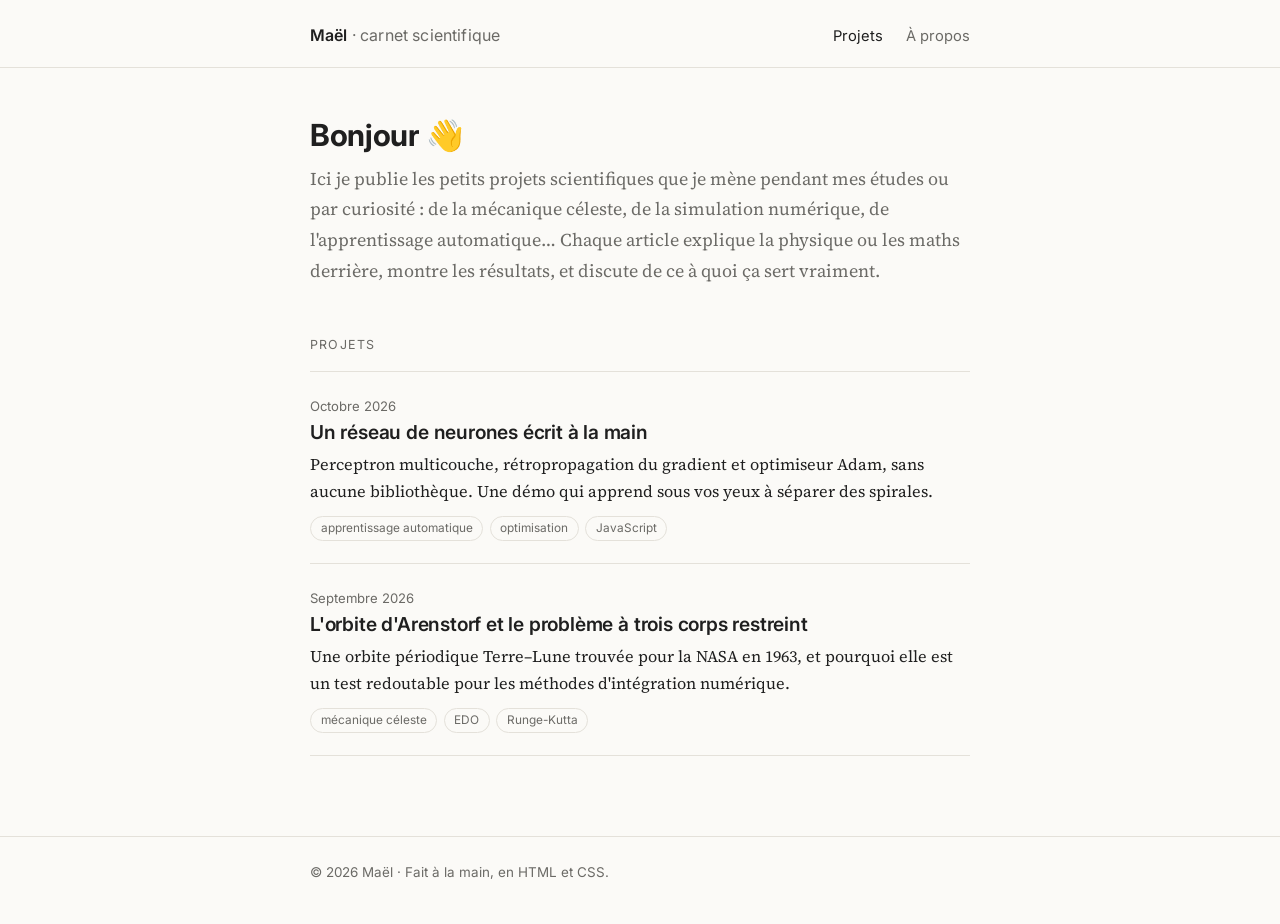
==== index.html @ ba9f436e "Premier commit : carnet scientifique Co-Authored-By: Claude Opus 5.5 <noreply@anthropic.com>" ====
<!doctype html>
<html lang="fr">
<head>
  <meta charset="utf-8">
  <meta name="viewport" content="width=device-width, initial-scale=1">
  <title>Carnet scientifique — Maël</title>
  <meta name="description" content="Mes petits projets scientifiques : mécanique céleste, simulation numérique, apprentissage automatique.">
  <link rel="preconnect" href="https://fonts.googleapis.com">
  <link rel="preconnect" href="https://fonts.gstatic.com" crossorigin>
  <link href="https://fonts.googleapis.com/css2?family=Inter:wght@400;600;700&family=JetBrains+Mono&family=Source+Serif+4:ital,opsz,wght@0,8..60,400;0,8..60,600;1,8..60,400&display=swap" rel="stylesheet">
  <link rel="stylesheet" href="css/style.css">
</head>
<body>

<header class="site-header">
  <div class="wrap">
    <a class="site-title" href="index.html">Maël <span>· carnet scientifique</span></a>
    <nav class="site-nav">
      <a href="index.html" aria-current="page">Projets</a>
      <a href="a-propos.html">À propos</a>
    </nav>
  </div>
</header>

<main class="wrap">
  <section class="intro">
    <h1>Bonjour 👋</h1>
    <p>Ici je publie les petits projets scientifiques que je mène pendant mes études ou par curiosité :
       de la mécanique céleste, de la simulation numérique, de l'apprentissage automatique…
       Chaque article explique la physique ou les maths derrière, montre les résultats,
       et discute de ce à quoi ça sert vraiment.</p>
  </section>

  <p class="section-label">Projets</p>

  <!-- Pour ajouter un projet : copier un <li> ci-dessous, en haut de la liste (le plus récent d'abord). -->
  <ul class="post-list">
    <li>
      <div class="date">Octobre 2026</div>
      <h2><a href="projets/reseau-neurones.html">Un réseau de neurones écrit à la main</a></h2>
      <p>Perceptron multicouche, rétropropagation du gradient et optimiseur Adam, sans aucune bibliothèque.
         Une démo qui apprend sous vos yeux à séparer des spirales.</p>
      <ul class="tags"><li>apprentissage automatique</li><li>optimisation</li><li>JavaScript</li></ul>
    </li>
    <li>
      <div class="date">Septembre 2026</div>
      <h2><a href="projets/orbite-arenstorf.html">L'orbite d'Arenstorf et le problème à trois corps restreint</a></h2>
      <p>Une orbite périodique Terre–Lune trouvée pour la NASA en 1963, et pourquoi elle est un
         test redoutable pour les méthodes d'intégration numérique.</p>
      <ul class="tags"><li>mécanique céleste</li><li>EDO</li><li>Runge-Kutta</li></ul>
    </li>
  </ul>
</main>

<footer class="site-footer">
  <div class="wrap">
    © 2026 Maël · Fait à la main, en HTML et CSS.
  </div>
</footer>

</body>
</html>
---- css/style.css ----
/* ==========================================================
   Carnet scientifique — feuille de style
   Sobre, lisible, clair/sombre automatique.
   ========================================================== */

:root {
  --bg: #fbfaf7;
  --fg: #1f1f1f;
  --muted: #6b6a66;
  --line: #e4e1da;
  --card: #ffffff;
  --code-bg: #f2f0ea;
  --accent: #1d4e89;     /* bleu encre */
  --accent-2: #b5462f;   /* rouge brique */
  --accent-soft: rgba(29, 78, 137, 0.08);

  --serif: "Source Serif 4", Georgia, "Times New Roman", serif;
  --sans: "Inter", system-ui, -apple-system, "Segoe UI", sans-serif;
  --mono: "JetBrains Mono", ui-monospace, Consolas, monospace;

  --measure: 700px;
}

@media (prefers-color-scheme: dark) {
  :root {
    --bg: #16171a;
    --fg: #e6e4df;
    --muted: #9a9890;
    --line: #2d2e33;
    --card: #1d1e22;
    --code-bg: #23252b;
    --accent: #8fb6e8;
    --accent-2: #e98b6f;
    --accent-soft: rgba(143, 182, 232, 0.10);
  }
}

* { box-sizing: border-box; }

html { -webkit-text-size-adjust: 100%; }

body {
  margin: 0;
  background: var(--bg);
  color: var(--fg);
  font-family: var(--serif);
  font-size: 1.125rem;
  line-height: 1.7;
}

.wrap {
  max-width: var(--measure);
  margin: 0 auto;
  padding: 0 20px;
}

a { color: var(--accent); text-decoration-thickness: 1px; text-underline-offset: 3px; }
a:hover { text-decoration-thickness: 2px; }

/* ---------- En-tête ---------- */
.site-header {
  border-bottom: 1px solid var(--line);
  margin-bottom: 3rem;
}
.site-header .wrap {
  display: flex;
  align-items: baseline;
  justify-content: space-between;
  gap: 1rem;
  padding-top: 1.4rem;
  padding-bottom: 1.1rem;
  flex-wrap: wrap;
}
.site-title {
  font-family: var(--sans);
  font-weight: 600;
  font-size: 1rem;
  letter-spacing: 0.01em;
  color: var(--fg);
  text-decoration: none;
}
.site-title span { color: var(--muted); font-weight: 400; }
.site-nav { font-family: var(--sans); font-size: 0.92rem; }
.site-nav a { color: var(--muted); text-decoration: none; margin-left: 1.2rem; }
.site-nav a:first-child { margin-left: 0; }
.site-nav a:hover, .site-nav a[aria-current="page"] { color: var(--fg); }

/* ---------- Typographie ---------- */
h1, h2, h3 {
  font-family: var(--sans);
  line-height: 1.25;
  letter-spacing: -0.01em;
}
h1 { font-size: 2.1rem; font-weight: 700; margin: 0 0 0.6rem; }
h2 { font-size: 1.35rem; font-weight: 600; margin: 2.8rem 0 0.8rem; }
h3 { font-size: 1.08rem; font-weight: 600; margin: 2rem 0 0.5rem; }

p { margin: 0 0 1.1rem; }

code {
  font-family: var(--mono);
  font-size: 0.86em;
  background: var(--code-bg);
  padding: 0.1em 0.35em;
  border-radius: 4px;
}
pre {
  font-family: var(--mono);
  font-size: 0.85rem;
  line-height: 1.55;
  background: var(--code-bg);
  padding: 1rem 1.2rem;
  border-radius: 6px;
  overflow-x: auto;
}
pre code { background: none; padding: 0; font-size: inherit; }

blockquote {
  margin: 1.5rem 0;
  padding: 0.2rem 0 0.2rem 1.2rem;
  border-left: 3px solid var(--line);
  color: var(--muted);
  font-style: italic;
}

hr { border: 0; border-top: 1px solid var(--line); margin: 3rem 0; }

ul, ol { padding-left: 1.4rem; }
li { margin-bottom: 0.35rem; }

/* ---------- Accueil ---------- */
.intro { margin-bottom: 3rem; }
.intro h1 { font-size: 1.9rem; }
.intro p { color: var(--muted); }

.section-label {
  font-family: var(--sans);
  font-size: 0.78rem;
  text-transform: uppercase;
  letter-spacing: 0.1em;
  color: var(--muted);
  margin: 0 0 1rem;
}

.post-list { list-style: none; padding: 0; margin: 0; }
.post-list > li {
  border-top: 1px solid var(--line);
  padding: 1.4rem 0;
  margin: 0;
}
.post-list > li:last-child { border-bottom: 1px solid var(--line); }
.post-list .date {
  font-family: var(--sans);
  font-size: 0.82rem;
  color: var(--muted);
}
.post-list h2 { margin: 0.2rem 0 0.4rem; font-size: 1.2rem; }
.post-list h2 a { color: var(--fg); text-decoration: none; }
.post-list h2 a:hover { color: var(--accent); }
.post-list p { margin: 0 0 0.6rem; font-size: 1.02rem; }

.tags { display: flex; flex-wrap: wrap; gap: 0.4rem; padding: 0; margin: 0; list-style: none; }
.tags li, .tag {
  font-family: var(--sans);
  font-size: 0.74rem;
  color: var(--muted);
  border: 1px solid var(--line);
  border-radius: 999px;
  padding: 0.1rem 0.6rem;
  margin: 0;
}

/* ---------- Article ---------- */
.post-header { margin-bottom: 2.2rem; }
.post-meta {
  font-family: var(--sans);
  font-size: 0.88rem;
  color: var(--muted);
  display: flex;
  flex-wrap: wrap;
  gap: 0.4rem 1rem;
  align-items: center;
}
.lede {
  font-size: 1.2rem;
  color: var(--muted);
  margin: 0 0 1.2rem;
}

.abstract {
  background: var(--accent-soft);
  border-radius: 6px;
  padding: 1rem 1.3rem;
  margin: 2rem 0;
  font-size: 1.02rem;
}
.abstract strong { font-family: var(--sans); font-size: 0.82rem; text-transform: uppercase; letter-spacing: 0.08em; }

.toc {
  font-family: var(--sans);
  font-size: 0.9rem;
  border-left: 2px solid var(--line);
  padding-left: 1rem;
  margin: 2rem 0;
}
.toc ol { margin: 0.3rem 0 0; padding-left: 1.1rem; }
.toc a { color: var(--muted); text-decoration: none; }
.toc a:hover { color: var(--fg); }

.note {
  font-size: 0.98rem;
  border-left: 3px solid var(--accent);
  padding: 0.3rem 0 0.3rem 1rem;
  margin: 1.5rem 0;
}

/* Équations en bloc : défilement si trop larges sur mobile */
.katex-display { overflow-x: auto; overflow-y: hidden; padding: 0.3rem 0; }

/* ---------- Figures ---------- */
figure {
  margin: 2.2rem 0;
  padding: 0;
}
figure canvas, figure img, figure svg {
  display: block;
  width: 100%;
  background: var(--card);
  border: 1px solid var(--line);
  border-radius: 6px;
}
figure img { height: auto; }
figcaption {
  font-family: var(--sans);
  font-size: 0.86rem;
  line-height: 1.5;
  color: var(--muted);
  margin-top: 0.7rem;
}
figcaption b { color: var(--fg); font-weight: 600; }

.controls {
  display: flex;
  flex-wrap: wrap;
  align-items: center;
  gap: 0.6rem 1.2rem;
  font-family: var(--sans);
  font-size: 0.86rem;
  margin-top: 0.7rem;
}
.controls label { display: inline-flex; align-items: center; gap: 0.5rem; color: var(--muted); }
.controls input[type="range"] { width: 160px; accent-color: var(--accent); }
.controls select {
  font: inherit;
  color: var(--fg);
  background: var(--card);
  border: 1px solid var(--line);
  border-radius: 4px;
  padding: 0.2rem 0.4rem;
}
.btn {
  font: inherit;
  font-family: var(--sans);
  font-size: 0.86rem;
  color: var(--fg);
  background: var(--card);
  border: 1px solid var(--line);
  border-radius: 4px;
  padding: 0.3rem 0.8rem;
  cursor: pointer;
}
.btn:hover { border-color: var(--muted); }
.readout {
  font-family: var(--mono);
  font-size: 0.8rem;
  color: var(--muted);
}
.legend { display: inline-flex; align-items: center; gap: 0.4rem; color: var(--muted); }
.legend i { display: inline-block; width: 14px; height: 3px; border-radius: 2px; }

/* ---------- Références ---------- */
.refs { font-size: 0.95rem; }
.refs li { margin-bottom: 0.6rem; }

/* ---------- Pied de page ---------- */
.site-footer {
  border-top: 1px solid var(--line);
  margin-top: 5rem;
  padding: 1.5rem 0 2.5rem;
  font-family: var(--sans);
  font-size: 0.84rem;
  color: var(--muted);
}
.site-footer a { color: var(--muted); }

@media (max-width: 560px) {
  body { font-size: 1.05rem; }
  h1 { font-size: 1.7rem; }
  .site-header { margin-bottom: 2rem; }
}
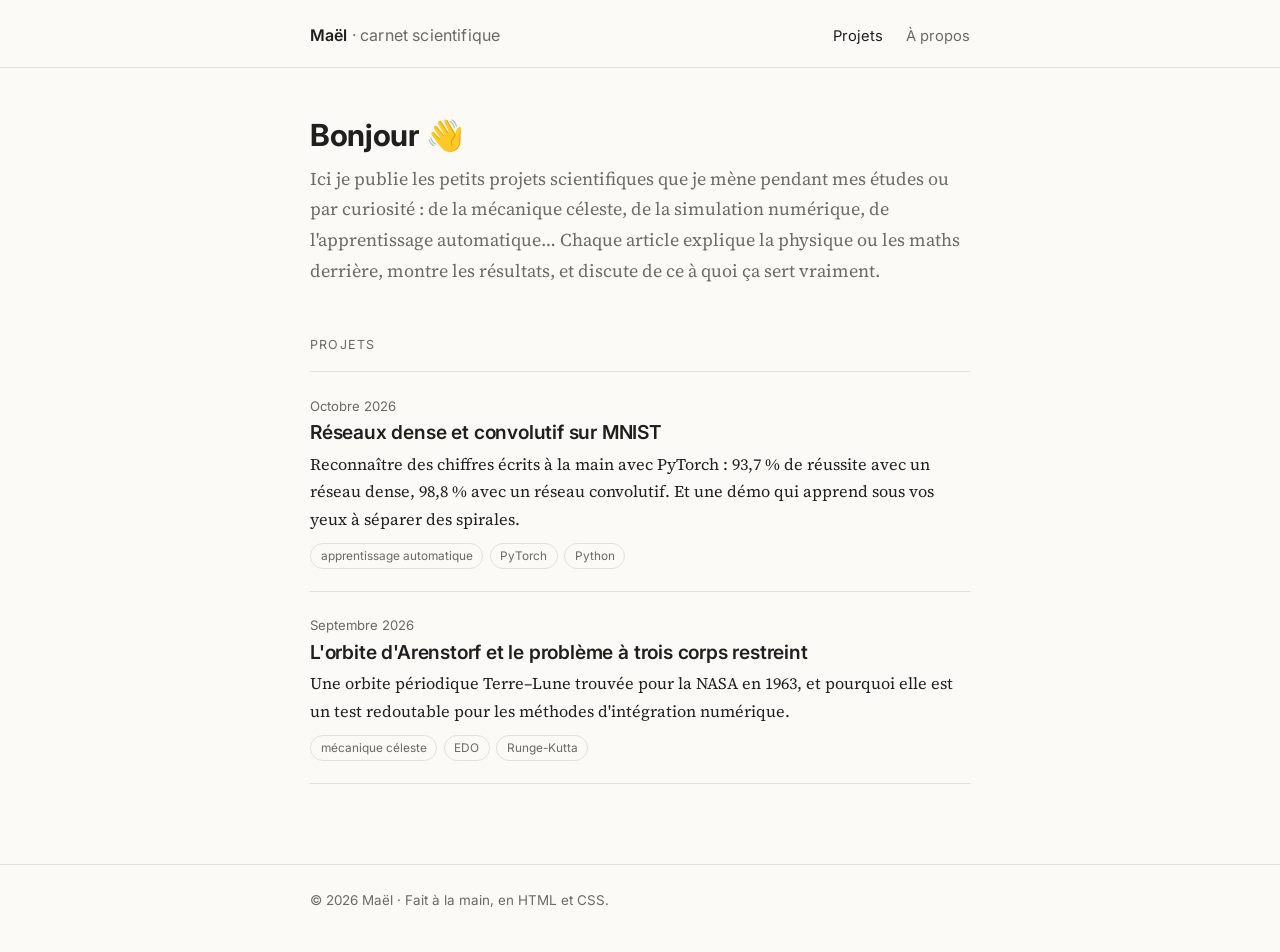
==== commit 342d0553: "Article réseaux de neurones : réécriture, CNN et démo MNIST - Réécriture des sections théoriques à p" ====
--- a/index.html
+++ b/index.html
@@ -37,10 +37,10 @@
   <ul class="post-list">
     <li>
       <div class="date">Octobre 2026</div>
-      <h2><a href="projets/reseau-neurones.html">Un réseau de neurones écrit à la main</a></h2>
-      <p>Perceptron multicouche, rétropropagation du gradient et optimiseur Adam, sans aucune bibliothèque.
-         Une démo qui apprend sous vos yeux à séparer des spirales.</p>
-      <ul class="tags"><li>apprentissage automatique</li><li>optimisation</li><li>JavaScript</li></ul>
+      <h2><a href="projets/reseau-neurones.html">Réseaux dense et convolutif sur MNIST</a></h2>
+      <p>Reconnaître des chiffres écrits à la main avec PyTorch : 93,7 % de réussite avec un réseau
+         dense, 98,8 % avec un réseau convolutif. Et une démo qui apprend sous vos yeux à séparer des spirales.</p>
+      <ul class="tags"><li>apprentissage automatique</li><li>PyTorch</li><li>Python</li></ul>
     </li>
     <li>
       <div class="date">Septembre 2026</div>
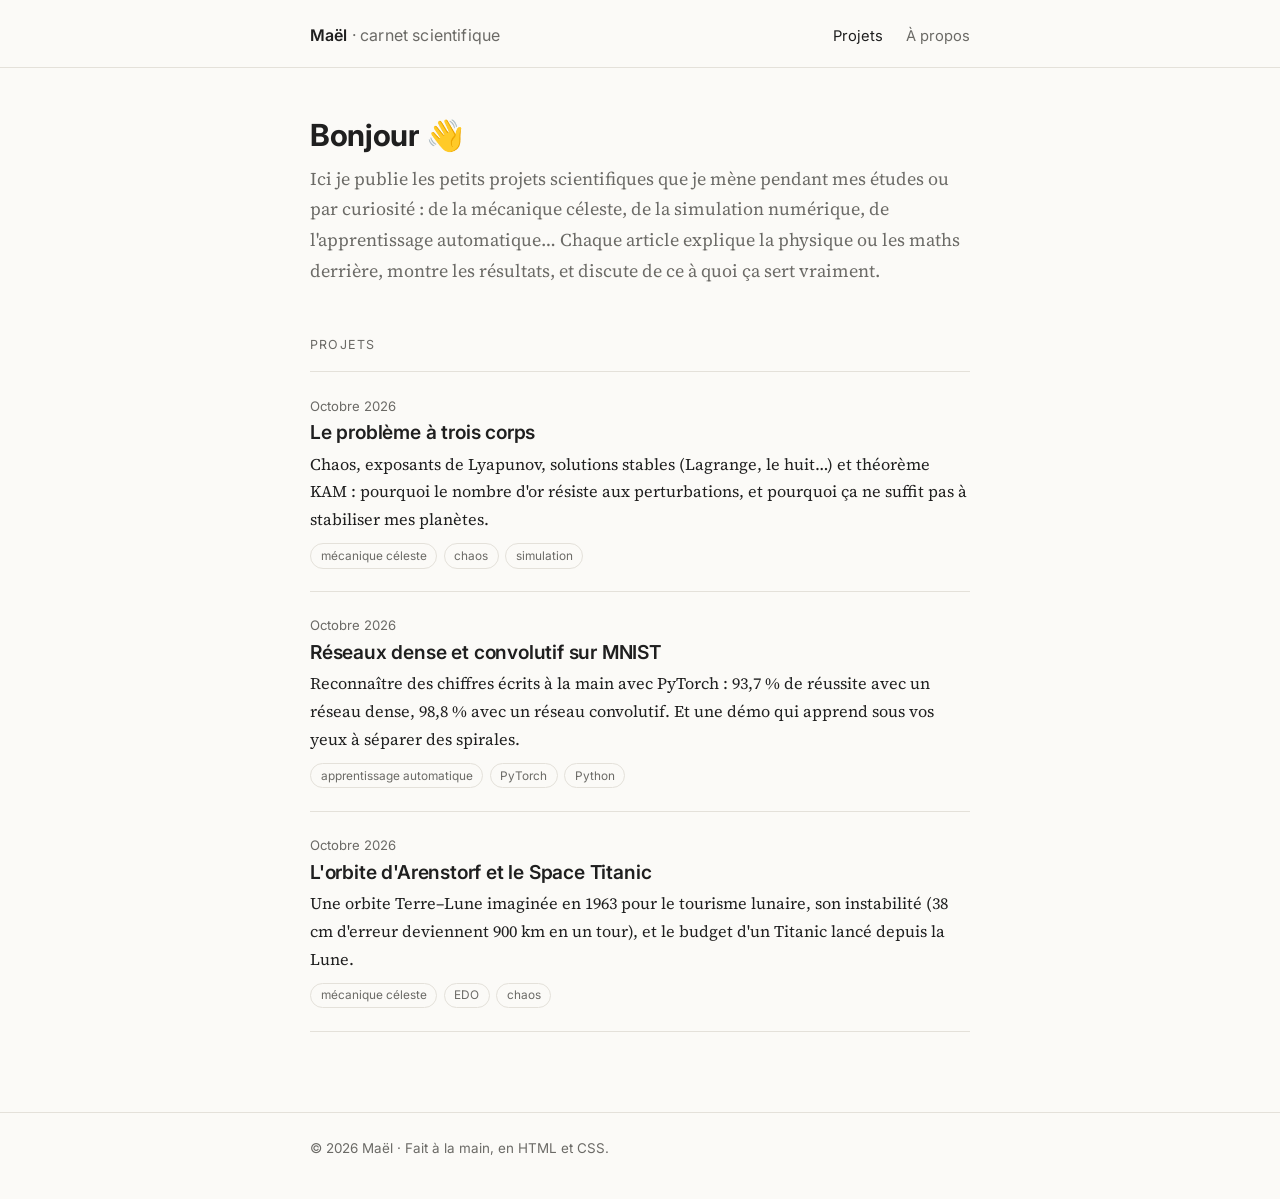
==== commit 243bce2a: "Articles problème à trois corps et orbite d'Arenstorf - Nouvel article sur le problème à trois corps" ====
--- a/index.html
+++ b/index.html
@@ -37,17 +37,25 @@
   <ul class="post-list">
     <li>
       <div class="date">Octobre 2026</div>
+      <h2><a href="projets/trois-corps.html">Le problème à trois corps</a></h2>
+      <p>Chaos, exposants de Lyapunov, solutions stables (Lagrange, le huit…) et théorème KAM :
+         pourquoi le nombre d'or résiste aux perturbations, et pourquoi ça ne suffit pas à stabiliser
+         mes planètes.</p>
+      <ul class="tags"><li>mécanique céleste</li><li>chaos</li><li>simulation</li></ul>
+    </li>
+    <li>
+      <div class="date">Octobre 2026</div>
       <h2><a href="projets/reseau-neurones.html">Réseaux dense et convolutif sur MNIST</a></h2>
       <p>Reconnaître des chiffres écrits à la main avec PyTorch : 93,7 % de réussite avec un réseau
          dense, 98,8 % avec un réseau convolutif. Et une démo qui apprend sous vos yeux à séparer des spirales.</p>
       <ul class="tags"><li>apprentissage automatique</li><li>PyTorch</li><li>Python</li></ul>
     </li>
     <li>
-      <div class="date">Septembre 2026</div>
-      <h2><a href="projets/orbite-arenstorf.html">L'orbite d'Arenstorf et le problème à trois corps restreint</a></h2>
-      <p>Une orbite périodique Terre–Lune trouvée pour la NASA en 1963, et pourquoi elle est un
-         test redoutable pour les méthodes d'intégration numérique.</p>
-      <ul class="tags"><li>mécanique céleste</li><li>EDO</li><li>Runge-Kutta</li></ul>
+      <div class="date">Octobre 2026</div>
+      <h2><a href="projets/orbite-arenstorf.html">L'orbite d'Arenstorf et le Space Titanic</a></h2>
+      <p>Une orbite Terre–Lune imaginée en 1963 pour le tourisme lunaire, son instabilité
+         (38 cm d'erreur deviennent 900 km en un tour), et le budget d'un Titanic lancé depuis la Lune.</p>
+      <ul class="tags"><li>mécanique céleste</li><li>EDO</li><li>chaos</li></ul>
     </li>
   </ul>
 </main>
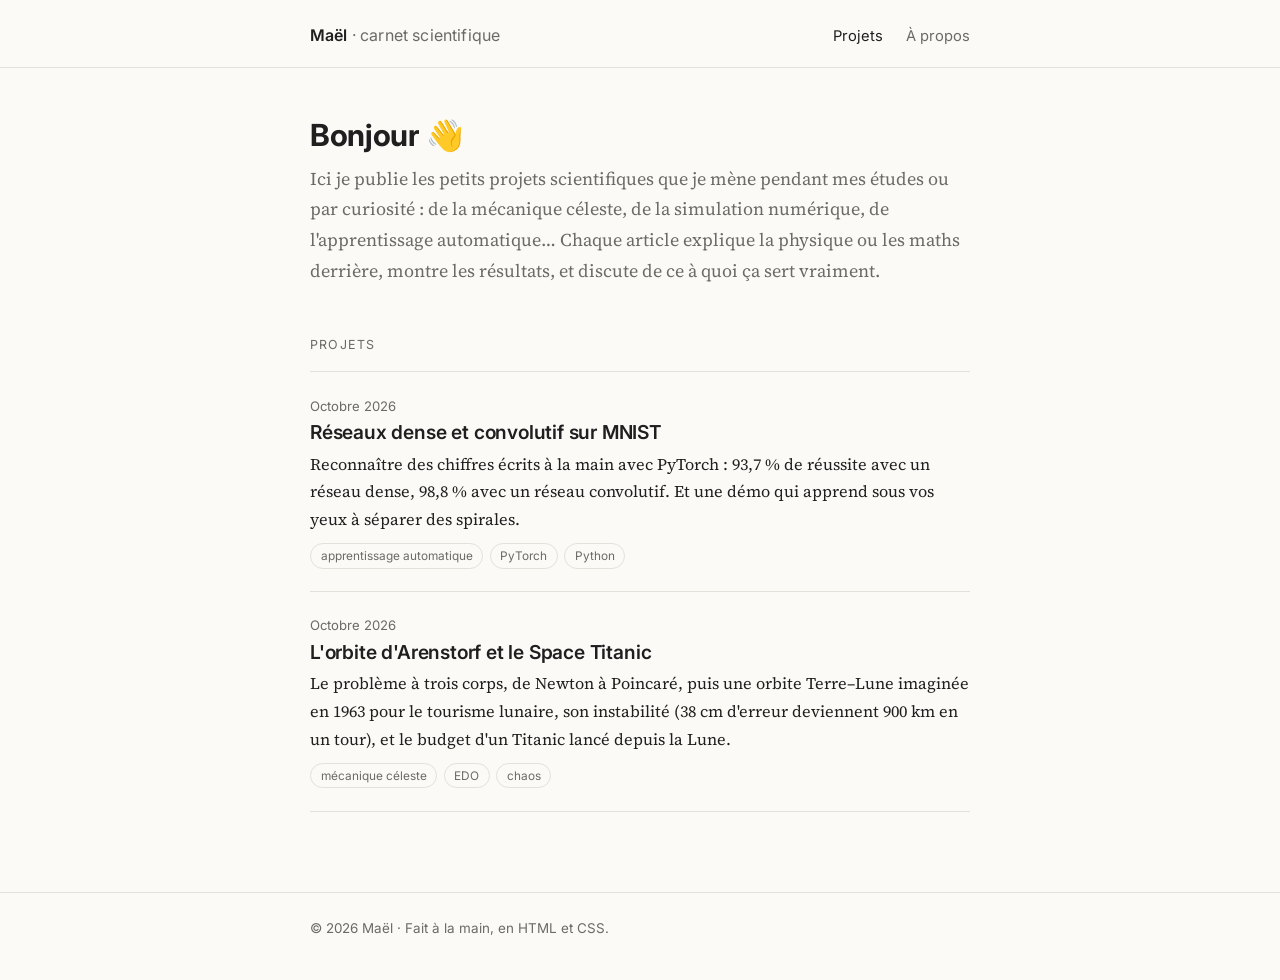
==== commit 1722de8a: "Article Arenstorf : intégration de l'introduction trois corps, retrait de l'article trois corps - Ar" ====
--- a/index.html
+++ b/index.html
@@ -37,14 +37,6 @@
   <ul class="post-list">
     <li>
       <div class="date">Octobre 2026</div>
-      <h2><a href="projets/trois-corps.html">Le problème à trois corps</a></h2>
-      <p>Chaos, exposants de Lyapunov, solutions stables (Lagrange, le huit…) et théorème KAM :
-         pourquoi le nombre d'or résiste aux perturbations, et pourquoi ça ne suffit pas à stabiliser
-         mes planètes.</p>
-      <ul class="tags"><li>mécanique céleste</li><li>chaos</li><li>simulation</li></ul>
-    </li>
-    <li>
-      <div class="date">Octobre 2026</div>
       <h2><a href="projets/reseau-neurones.html">Réseaux dense et convolutif sur MNIST</a></h2>
       <p>Reconnaître des chiffres écrits à la main avec PyTorch : 93,7 % de réussite avec un réseau
          dense, 98,8 % avec un réseau convolutif. Et une démo qui apprend sous vos yeux à séparer des spirales.</p>
@@ -53,8 +45,9 @@
     <li>
       <div class="date">Octobre 2026</div>
       <h2><a href="projets/orbite-arenstorf.html">L'orbite d'Arenstorf et le Space Titanic</a></h2>
-      <p>Une orbite Terre–Lune imaginée en 1963 pour le tourisme lunaire, son instabilité
-         (38 cm d'erreur deviennent 900 km en un tour), et le budget d'un Titanic lancé depuis la Lune.</p>
+      <p>Le problème à trois corps, de Newton à Poincaré, puis une orbite Terre–Lune imaginée en 1963
+         pour le tourisme lunaire, son instabilité (38 cm d'erreur deviennent 900 km en un tour), et le
+         budget d'un Titanic lancé depuis la Lune.</p>
       <ul class="tags"><li>mécanique céleste</li><li>EDO</li><li>chaos</li></ul>
     </li>
   </ul>
